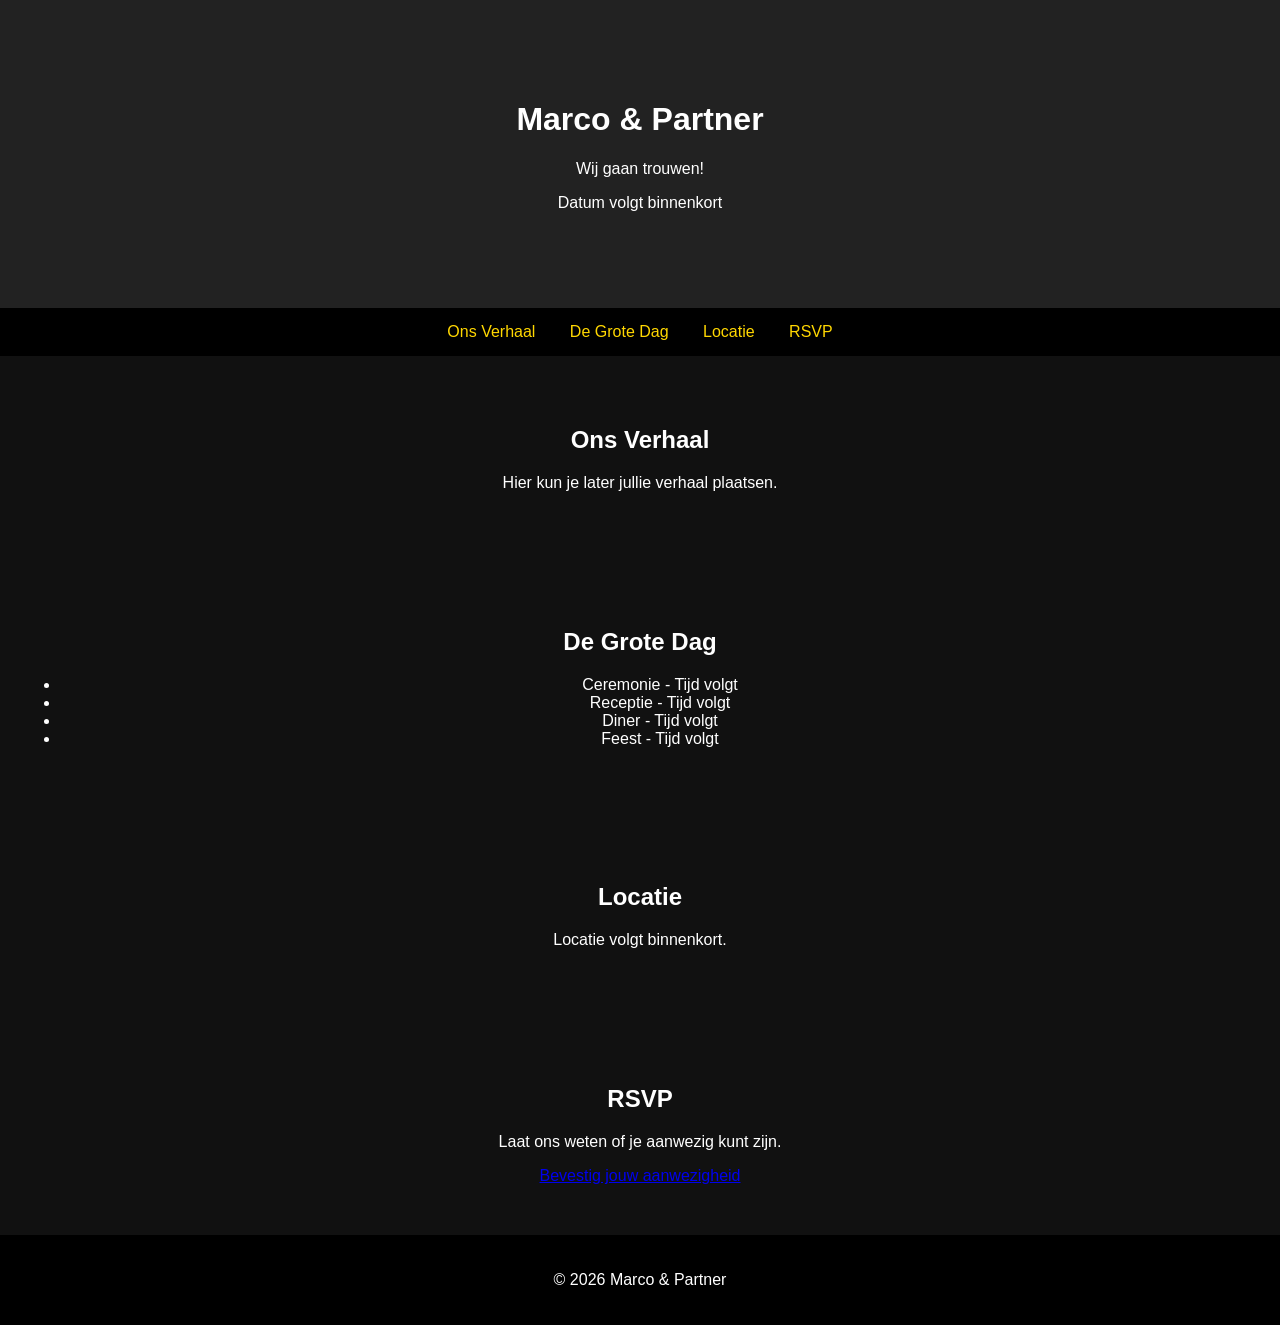
==== index.html @ e2be82fa "Update title in index.html" ====
<!DOCTYPE html>
<html lang="nl">
<head>
    <meta charset="UTF-8">
    <meta name="viewport" content="width=device-width, initial-scale=1.0">
    <title>Lotte & Marco | Trouwen</title>
    <link rel="stylesheet" href="style.css">
</head>
<body>

    <header>
        <h1>Marco & Partner</h1>
        <p>Wij gaan trouwen!</p>
        <p>Datum volgt binnenkort</p>
    </header>

    <nav>
        <a href="#verhaal">Ons Verhaal</a>
        <a href="#dag">De Grote Dag</a>
        <a href="#locatie">Locatie</a>
        <a href="#rsvp">RSVP</a>
    </nav>

    <section id="verhaal">
        <h2>Ons Verhaal</h2>

        <p>
            Hier kun je later jullie verhaal plaatsen.
        </p>
    </section>

    <section id="dag">
        <h2>De Grote Dag</h2>

        <ul>
            <li>Ceremonie - Tijd volgt</li>
            <li>Receptie - Tijd volgt</li>
            <li>Diner - Tijd volgt</li>
            <li>Feest - Tijd volgt</li>
        </ul>
    </section>

    <section id="locatie">
        <h2>Locatie</h2>

        <p>
            Locatie volgt binnenkort.
        </p>
    </section>

    <section id="rsvp">
        <h2>RSVP</h2>

        <p>
            Laat ons weten of je aanwezig kunt zijn.
        </p>

        <a href="#">
            Bevestig jouw aanwezigheid
        </a>
    </section>

    <footer>
        <p>
            © 2026 Marco & Partner
        </p>
    </footer>

    <script src="script.js"></script>

</body>
</html>
---- style.css ----
body {
    background-color: #111;
    color: white;
    font-family: Arial, sans-serif;
    text-align: center;
    margin: 0;
}

header {
    background: #222;
    padding: 80px 20px;
}

nav {
    background: #000;
    padding: 15px;
}

nav a {
    color: gold;
    text-decoration: none;
    margin: 0 15px;
}

section {
    padding: 50px 20px;
}

footer {
    background: #000;
    padding: 20px;
}
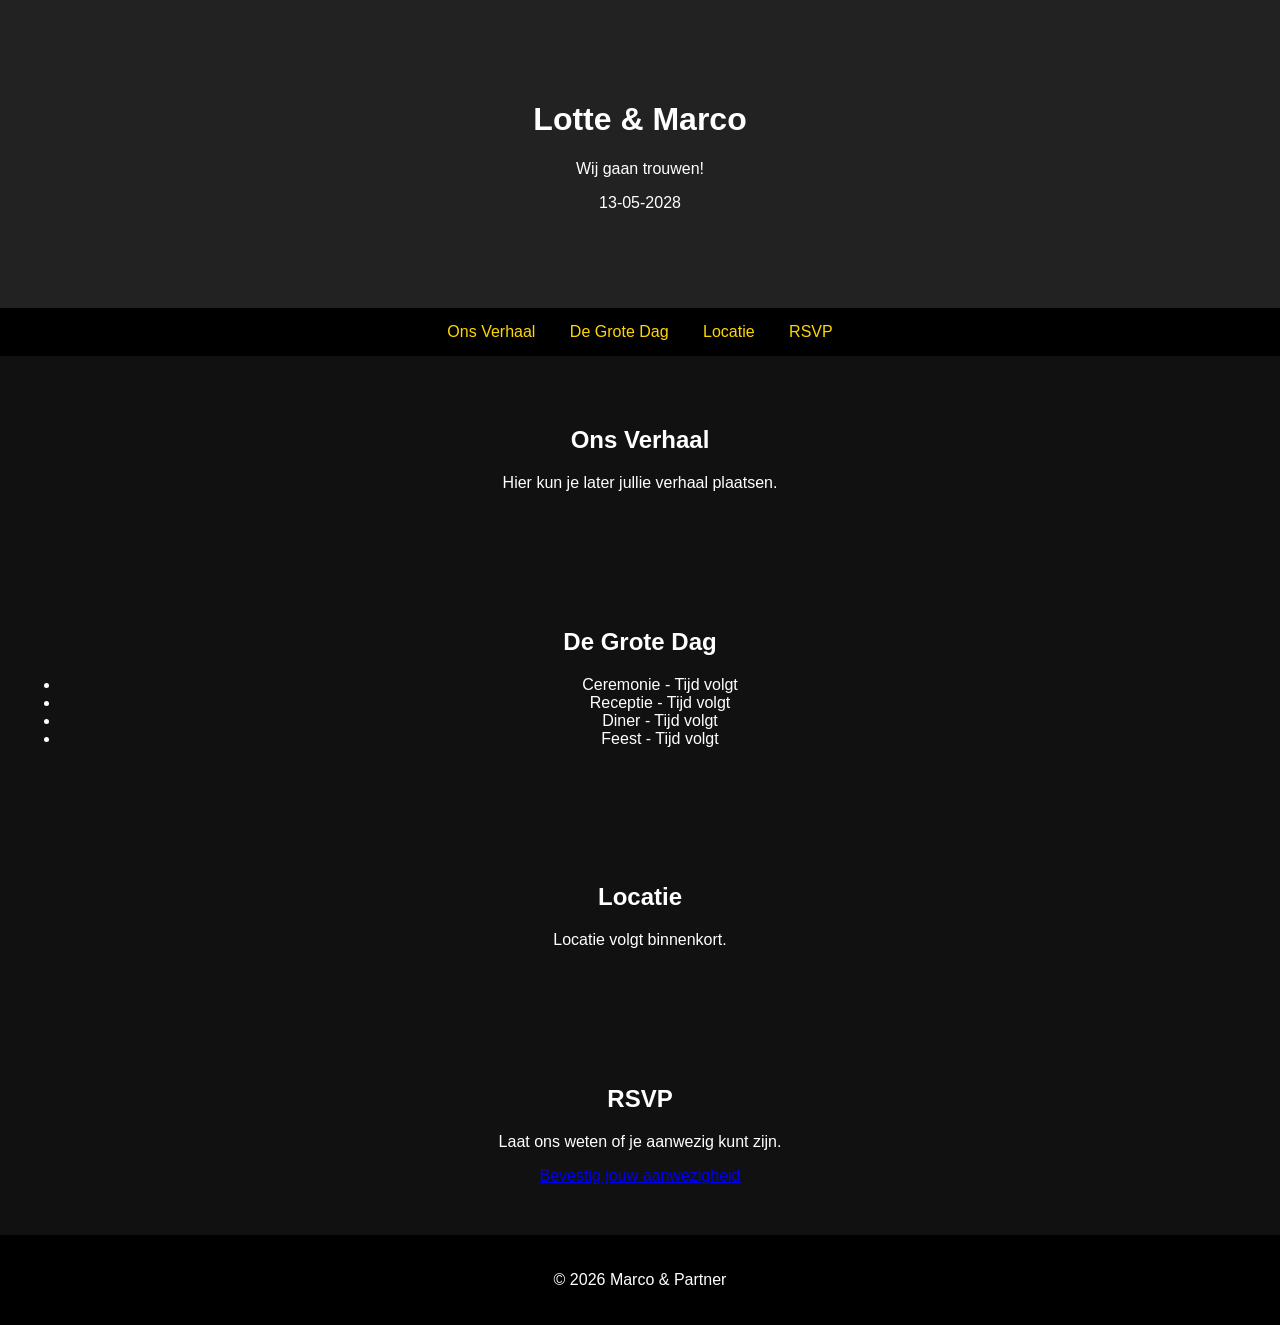
==== commit 2ac74bb5: "Update index.html" ====
--- a/index.html
+++ b/index.html
@@ -9,9 +9,9 @@
 <body>
 
     <header>
-        <h1>Marco & Partner</h1>
+        <h1>Lotte & Marco</h1>
         <p>Wij gaan trouwen!</p>
-        <p>Datum volgt binnenkort</p>
+        <p>13-05-2028</p>
     </header>
 
     <nav>
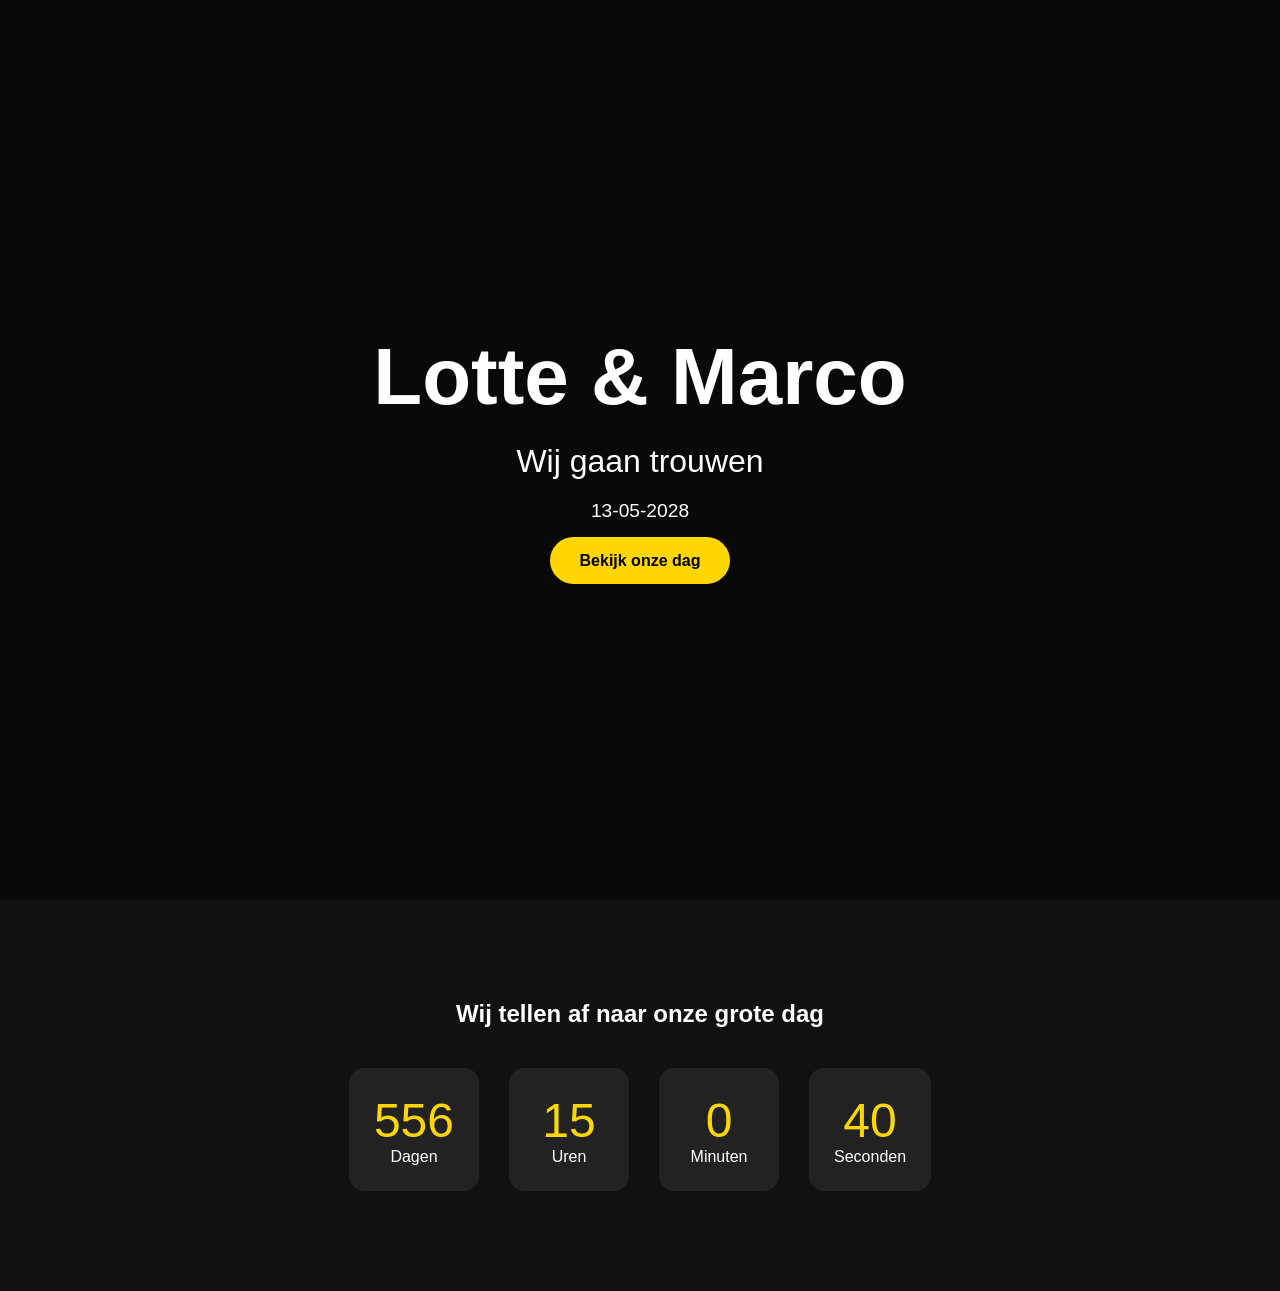
==== commit 4d696008: "Refactor index.html for wedding announcement" ====
--- a/index.html
+++ b/index.html
@@ -1,72 +1,70 @@
 <!DOCTYPE html>
 <html lang="nl">
+
 <head>
     <meta charset="UTF-8">
     <meta name="viewport" content="width=device-width, initial-scale=1.0">
-    <title>Lotte & Marco | Trouwen</title>
+    <title>Lotte & Marco</title>
+
     <link rel="stylesheet" href="style.css">
 </head>
+
 <body>
 
-    <header>
-        <h1>Lotte & Marco</h1>
-        <p>Wij gaan trouwen!</p>
-        <p>13-05-2028</p>
-    </header>
+    <section class="hero">
 
-    <nav>
-        <a href="#verhaal">Ons Verhaal</a>
-        <a href="#dag">De Grote Dag</a>
-        <a href="#locatie">Locatie</a>
-        <a href="#rsvp">RSVP</a>
-    </nav>
+        <div class="overlay">
 
-    <section id="verhaal">
-        <h2>Ons Verhaal</h2>
+            <h1>Lotte & Marco</h1>
 
-        <p>
-            Hier kun je later jullie verhaal plaatsen.
-        </p>
+            <p class="subtitle">
+                Wij gaan trouwen
+            </p>
+
+            <p class="date">
+                13-05-2028
+            </p>
+
+            <a href="#countdown" class="button">
+                Bekijk onze dag
+            </a>
+
+        </div>
+
     </section>
 
-    <section id="dag">
-        <h2>De Grote Dag</h2>
+    <section id="countdown">
 
-        <ul>
-            <li>Ceremonie - Tijd volgt</li>
-            <li>Receptie - Tijd volgt</li>
-            <li>Diner - Tijd volgt</li>
-            <li>Feest - Tijd volgt</li>
-        </ul>
+        <h2>Wij tellen af naar onze grote dag</h2>
+
+        <div id="timer">
+
+            <div>
+                <span id="days">0</span>
+                <p>Dagen</p>
+            </div>
+
+            <div>
+                <span id="hours">0</span>
+                <p>Uren</p>
+            </div>
+
+            <div>
+                <span id="minutes">0</span>
+                <p>Minuten</p>
+            </div>
+
+            <div>
+                <span id="seconds">0</span>
+                <p>Seconden</p>
+            </div>
+
+        </div>
+
     </section>
-
-    <section id="locatie">
-        <h2>Locatie</h2>
-
-        <p>
-            Locatie volgt binnenkort.
-        </p>
-    </section>
-
-    <section id="rsvp">
-        <h2>RSVP</h2>
-
-        <p>
-            Laat ons weten of je aanwezig kunt zijn.
-        </p>
-
-        <a href="#">
-            Bevestig jouw aanwezigheid
-        </a>
-    </section>
-
-    <footer>
-        <p>
-            © 2026 Marco & Partner
-        </p>
-    </footer>
 
     <script src="script.js"></script>
 
 </body>
+
 </html>
--- a/style.css
+++ b/style.css
@@ -1,32 +1,85 @@
-body {
-    background-color: #111;
-    color: white;
-    font-family: Arial, sans-serif;
-    text-align: center;
-    margin: 0;
+*{
+    margin:0;
+    padding:0;
+    box-sizing:border-box;
 }
 
-header {
-    background: #222;
-    padding: 80px 20px;
+body{
+    font-family:Arial, sans-serif;
+    background:#111;
+    color:white;
 }
 
-nav {
-    background: #000;
-    padding: 15px;
+.hero{
+    height:100vh;
+
+    background-image:
+    linear-gradient(
+    rgba(0,0,0,0.5),
+    rgba(0,0,0,0.5)),
+    url("https://images.unsplash.com/photo-1511285560929-80b456fea0bc");
+
+    background-size:cover;
+    background-position:center;
+
+    display:flex;
+    align-items:center;
+    justify-content:center;
+    text-align:center;
 }
 
-nav a {
-    color: gold;
-    text-decoration: none;
-    margin: 0 15px;
+.overlay{
+    max-width:800px;
 }
 
-section {
-    padding: 50px 20px;
+h1{
+    font-size:5rem;
+    margin-bottom:20px;
 }
 
-footer {
-    background: #000;
-    padding: 20px;
+.subtitle{
+    font-size:2rem;
+    margin-bottom:20px;
 }
+
+.date{
+    font-size:1.2rem;
+    margin-bottom:30px;
+}
+
+.button{
+    background:gold;
+    color:black;
+
+    padding:15px 30px;
+
+    text-decoration:none;
+    border-radius:50px;
+
+    font-weight:bold;
+}
+
+#countdown{
+    text-align:center;
+    padding:100px 20px;
+}
+
+#timer{
+    display:flex;
+    justify-content:center;
+    gap:30px;
+    margin-top:40px;
+    flex-wrap:wrap;
+}
+
+#timer div{
+    background:#222;
+    padding:25px;
+    border-radius:15px;
+    min-width:120px;
+}
+
+#timer span{
+    font-size:3rem;
+    color:gold;
+}
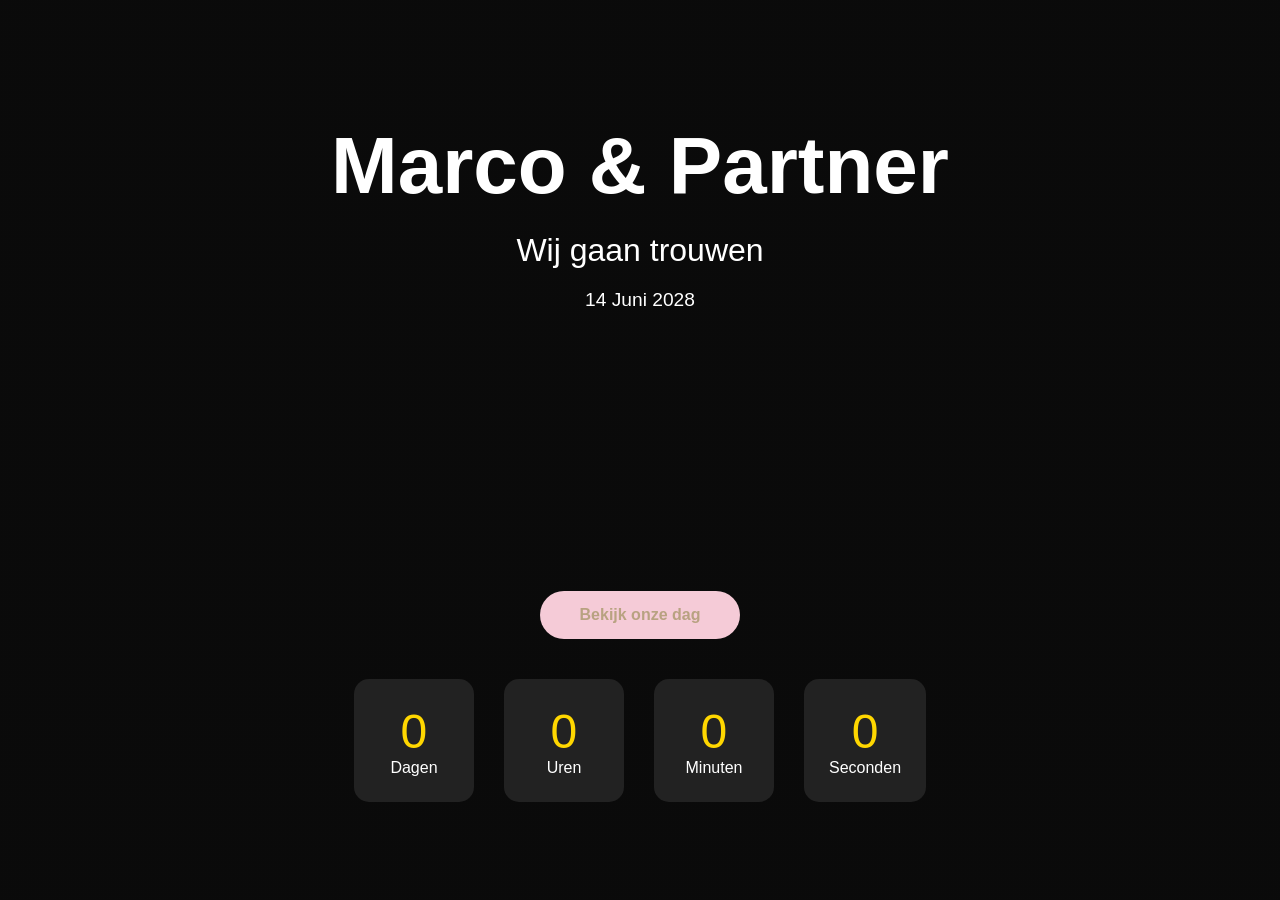
==== commit d7afbf01: "Update index.html" ====
--- a/index.html
+++ b/index.html
@@ -13,29 +13,21 @@
 
     <section class="hero">
 
-        <div class="overlay">
+    <div class="overlay">
 
-            <h1>Lotte & Marco</h1>
+        <h1>Marco & Partner</h1>
 
-            <p class="subtitle">
-                Wij gaan trouwen
-            </p>
+        <p class="subtitle">
+            Wij gaan trouwen
+        </p>
 
-            <p class="date">
-                13-05-2028
-            </p>
+        <p class="date">
+            14 Juni 2028
+        </p>
 
-            <a href="#countdown" class="button">
-                Bekijk onze dag
-            </a>
-
-        </div>
-
-    </section>
-
-    <section id="countdown">
-
-        <h2>Wij tellen af naar onze grote dag</h2>
+        <a href="#story" class="button">
+            Bekijk onze dag
+        </a>
 
         <div id="timer">
 
@@ -61,7 +53,9 @@
 
         </div>
 
-    </section>
+    </div>
+
+</section>
 
     <script src="script.js"></script>
 
--- a/style.css
+++ b/style.css
@@ -15,21 +15,24 @@
 
     background-image:
     linear-gradient(
-    rgba(0,0,0,0.5),
-    rgba(0,0,0,0.5)),
-    url("https://images.unsplash.com/photo-1511285560929-80b456fea0bc");
+    rgba(0,0,0,0.4),
+    rgba(0,0,0,0.4)),
+    url("images/website achtergond(en)/Montfort-background.jpg");
 
     background-size:cover;
     background-position:center;
 
     display:flex;
-    align-items:center;
+
     justify-content:center;
+    align-items:flex-start;
+
     text-align:center;
 }
 
 .overlay{
     max-width:800px;
+    margin-top:120px;
 }
 
 h1{
@@ -48,15 +51,18 @@
 }
 
 .button{
-    background:gold;
-    color:black;
+    background:#F5CBD7;
+    color:#B8A281;
 
-    padding:15px 30px;
+    padding:15px 40px;
 
     text-decoration:none;
     border-radius:50px;
 
     font-weight:bold;
+
+    display:inline-block;
+    margin-top:250px;
 }
 
 #countdown{
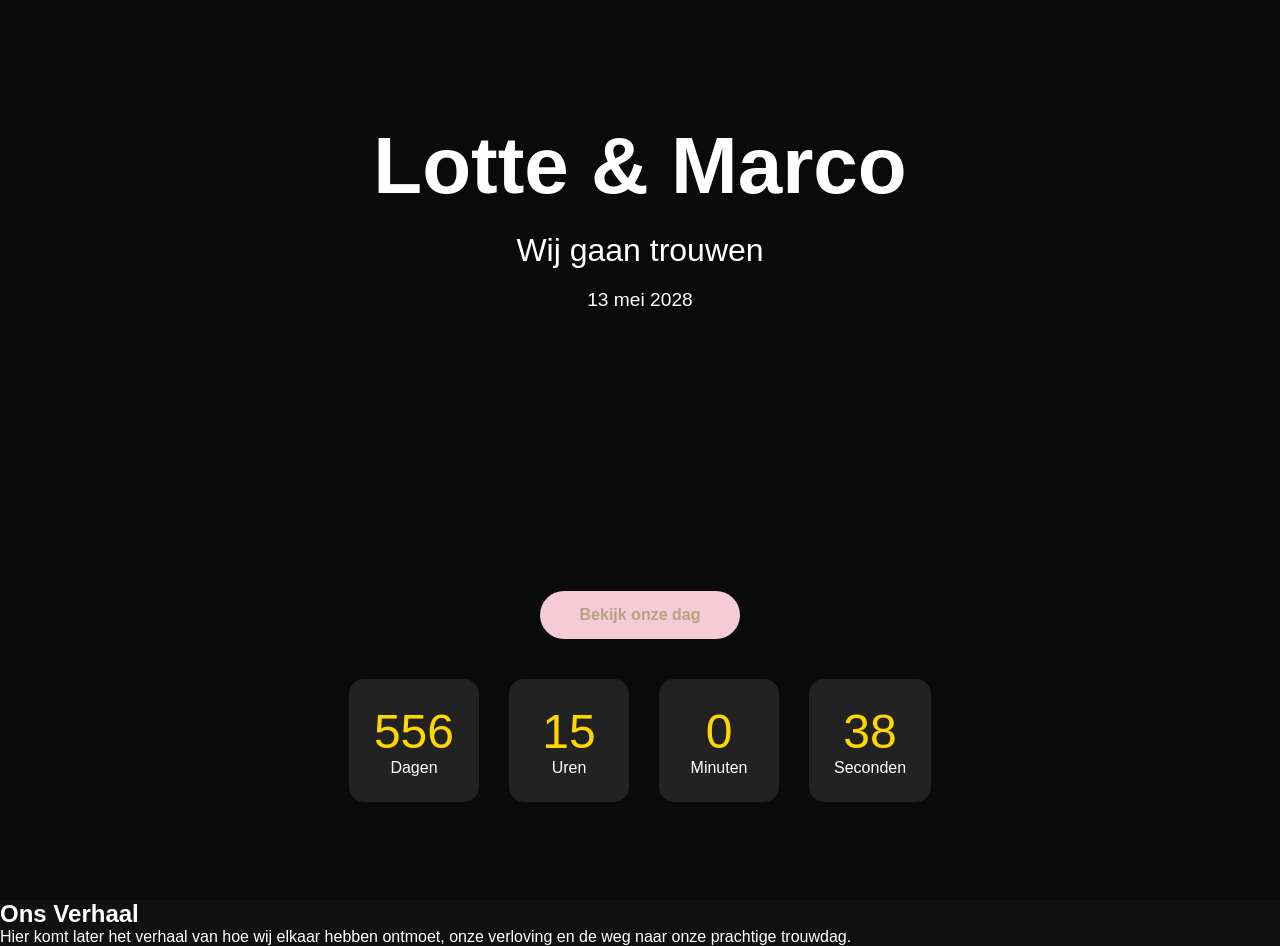
==== commit e5d58f84: "Update wedding details and structure in index.html" ====
--- a/index.html
+++ b/index.html
@@ -4,7 +4,7 @@
 <head>
     <meta charset="UTF-8">
     <meta name="viewport" content="width=device-width, initial-scale=1.0">
-    <title>Lotte & Marco</title>
+    <title>Lotte & Marco | Trouwen</title>
 
     <link rel="stylesheet" href="style.css">
 </head>
@@ -13,49 +13,60 @@
 
     <section class="hero">
 
-    <div class="overlay">
+        <div class="overlay">
 
-        <h1>Marco & Partner</h1>
+            <h1>Lotte & Marco</h1>
 
-        <p class="subtitle">
-            Wij gaan trouwen
-        </p>
+            <p class="subtitle">
+                Wij gaan trouwen
+            </p>
 
-        <p class="date">
-            14 Juni 2028
-        </p>
+            <p class="date">
+                13 mei 2028
+            </p>
 
-        <a href="#story" class="button">
-            Bekijk onze dag
-        </a>
+            <a href="#story" class="button">
+                Bekijk onze dag
+            </a>
 
-        <div id="timer">
+            <div id="timer">
 
-            <div>
-                <span id="days">0</span>
-                <p>Dagen</p>
-            </div>
+                <div>
+                    <span id="days">0</span>
+                    <p>Dagen</p>
+                </div>
 
-            <div>
-                <span id="hours">0</span>
-                <p>Uren</p>
-            </div>
+                <div>
+                    <span id="hours">0</span>
+                    <p>Uren</p>
+                </div>
 
-            <div>
-                <span id="minutes">0</span>
-                <p>Minuten</p>
-            </div>
+                <div>
+                    <span id="minutes">0</span>
+                    <p>Minuten</p>
+                </div>
 
-            <div>
-                <span id="seconds">0</span>
-                <p>Seconden</p>
+                <div>
+                    <span id="seconds">0</span>
+                    <p>Seconden</p>
+                </div>
+
             </div>
 
         </div>
 
-    </div>
+    </section>
 
-</section>
+    <section id="story">
+
+        <h2>Ons Verhaal</h2>
+
+        <p>
+            Hier komt later het verhaal van hoe wij elkaar hebben ontmoet,
+            onze verloving en de weg naar onze prachtige trouwdag.
+        </p>
+
+    </section>
 
     <script src="script.js"></script>
 
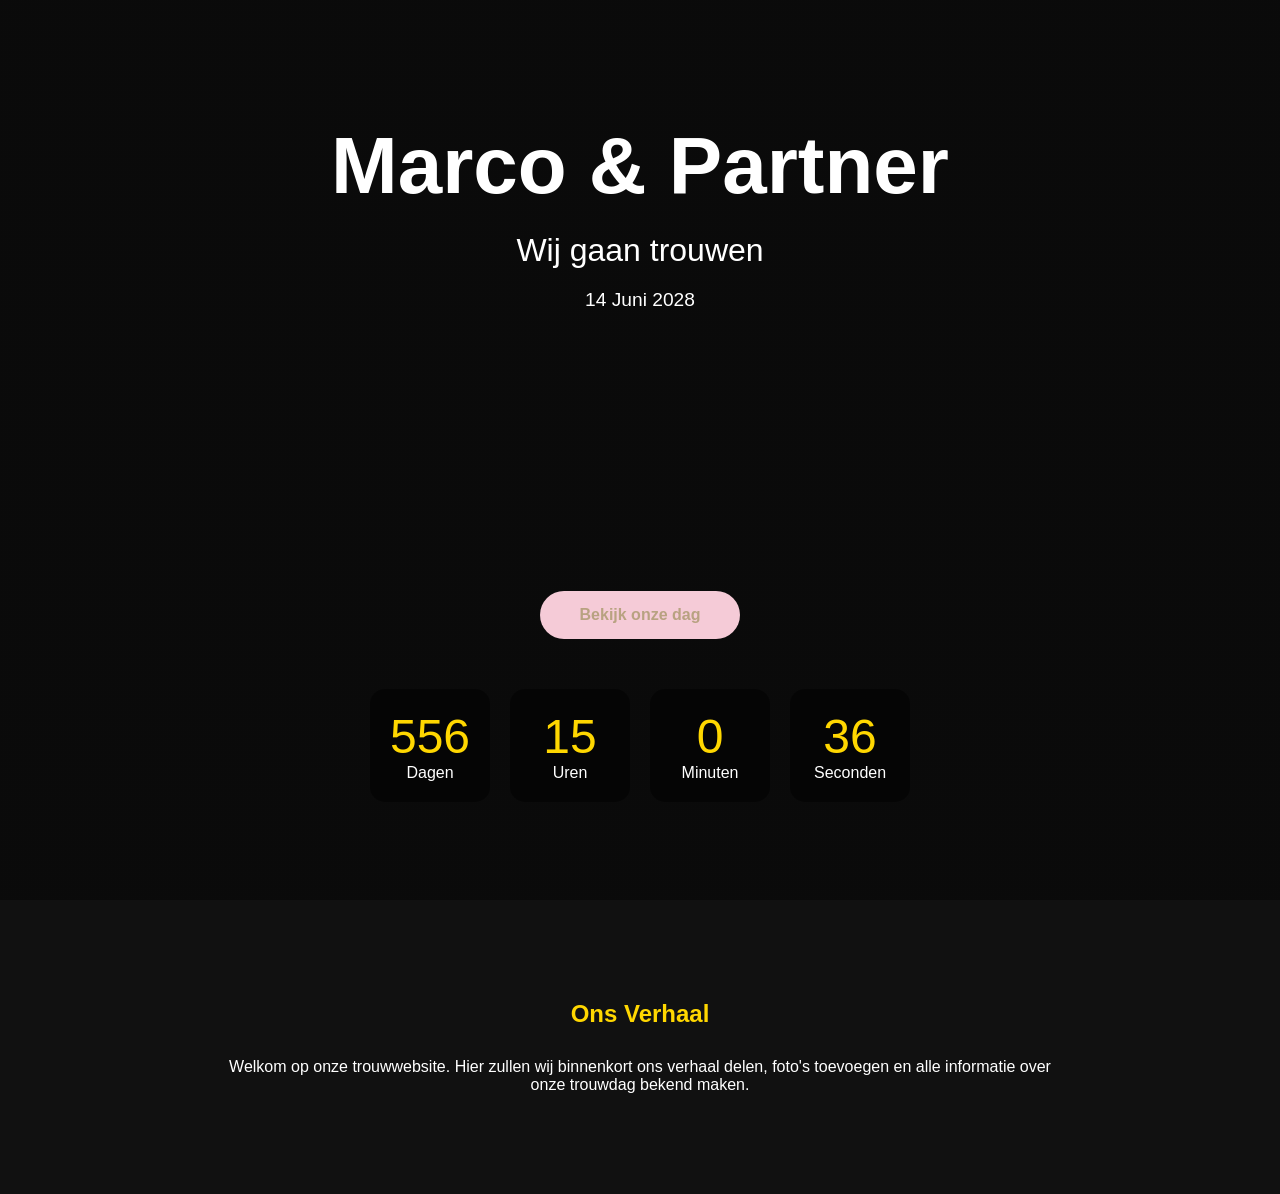
==== commit f10b16f8: "Revise wedding website content and details Updated wedding website details including title, names, a" ====
--- a/index.html
+++ b/index.html
@@ -4,7 +4,7 @@
 <head>
     <meta charset="UTF-8">
     <meta name="viewport" content="width=device-width, initial-scale=1.0">
-    <title>Lotte & Marco | Trouwen</title>
+    <title>Marco & Partner | Trouwen</title>
 
     <link rel="stylesheet" href="style.css">
 </head>
@@ -15,14 +15,14 @@
 
         <div class="overlay">
 
-            <h1>Lotte & Marco</h1>
+            <h1>Marco & Partner</h1>
 
             <p class="subtitle">
                 Wij gaan trouwen
             </p>
 
             <p class="date">
-                13 mei 2028
+                14 Juni 2028
             </p>
 
             <a href="#story" class="button">
@@ -62,8 +62,10 @@
         <h2>Ons Verhaal</h2>
 
         <p>
-            Hier komt later het verhaal van hoe wij elkaar hebben ontmoet,
-            onze verloving en de weg naar onze prachtige trouwdag.
+            Welkom op onze trouwwebsite.
+            Hier zullen wij binnenkort ons verhaal delen,
+            foto's toevoegen en alle informatie over onze
+            trouwdag bekend maken.
         </p>
 
     </section>
--- a/style.css
+++ b/style.css
@@ -73,15 +73,20 @@
 #timer{
     display:flex;
     justify-content:center;
-    gap:30px;
-    margin-top:40px;
+    gap:20px;
+
+    margin-top:50px;
+
     flex-wrap:wrap;
 }
 
 #timer div{
-    background:#222;
-    padding:25px;
+    background:rgba(0,0,0,0.5);
+
+    padding:20px;
+
     border-radius:15px;
+
     min-width:120px;
 }
 
@@ -89,3 +94,19 @@
     font-size:3rem;
     color:gold;
 }
+
+#story{
+    max-width:900px;
+
+    margin:auto;
+
+    padding:100px 30px;
+
+    text-align:center;
+}
+
+#story h2{
+    color:gold;
+
+    margin-bottom:30px;
+}
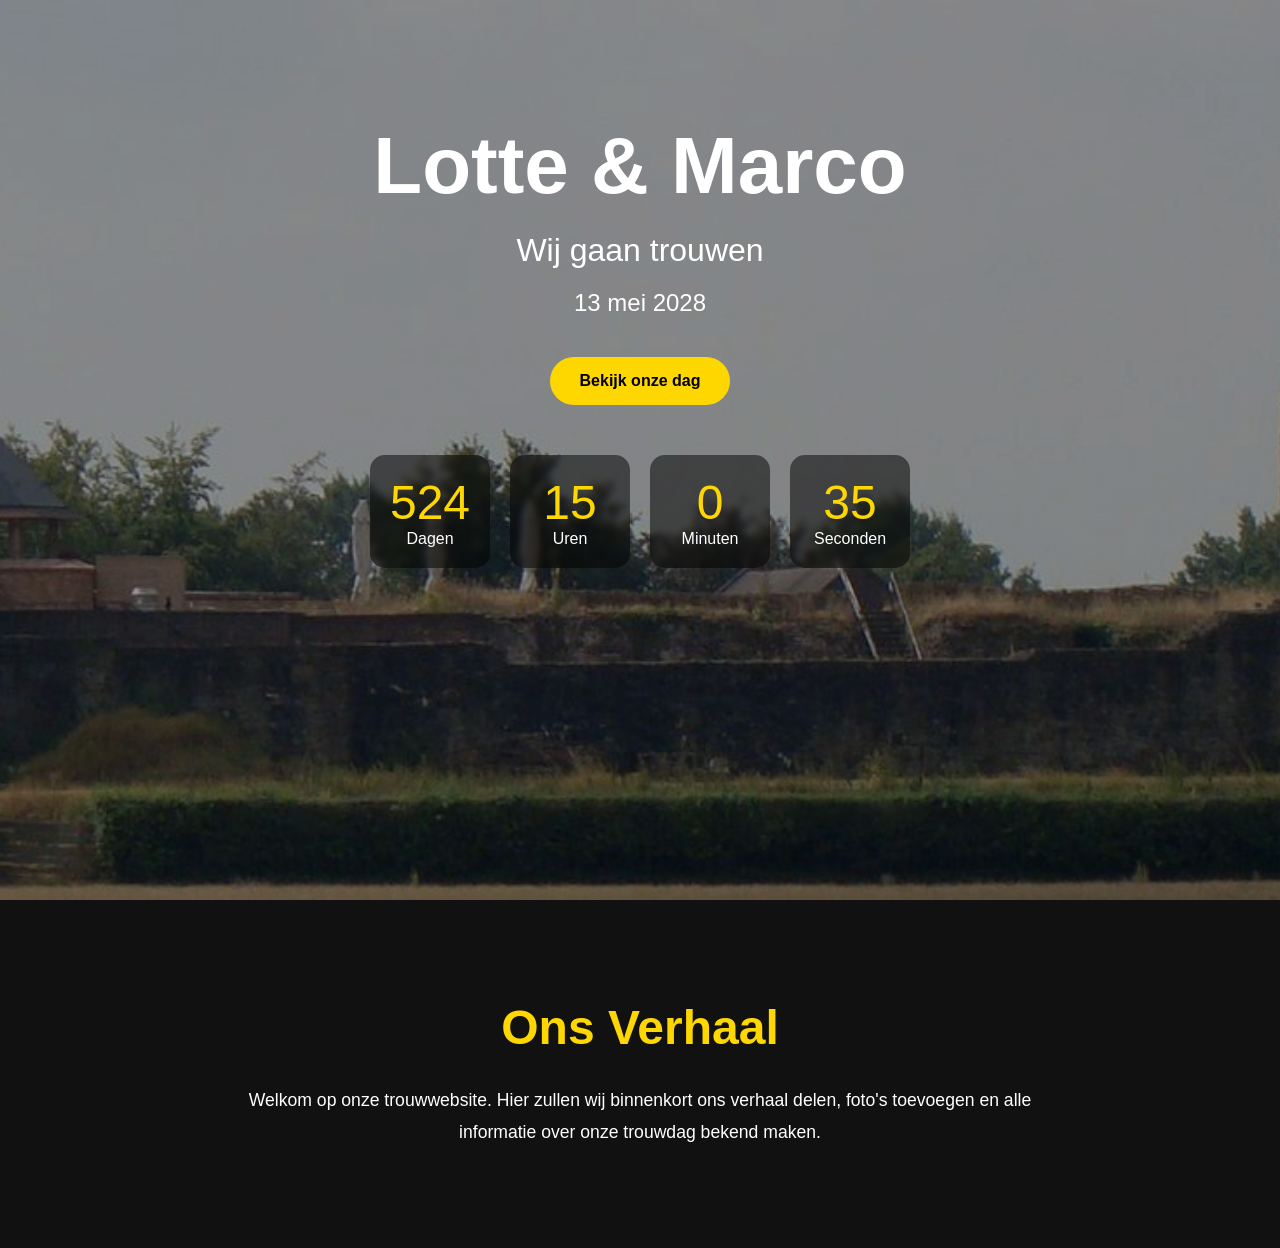
==== commit 706ba848: "Update index.html" ====
--- a/index.html
+++ b/index.html
@@ -4,7 +4,7 @@
 <head>
     <meta charset="UTF-8">
     <meta name="viewport" content="width=device-width, initial-scale=1.0">
-    <title>Marco & Partner | Trouwen</title>
+    <title>Lotte & Marco | Trouwen</title>
 
     <link rel="stylesheet" href="style.css">
 </head>
@@ -15,14 +15,14 @@
 
         <div class="overlay">
 
-            <h1>Marco & Partner</h1>
+            <h1>Lotte & Marco</h1>
 
             <p class="subtitle">
                 Wij gaan trouwen
             </p>
 
             <p class="date">
-                14 Juni 2028
+                13 mei 2028
             </p>
 
             <a href="#story" class="button">
--- a/style.css
+++ b/style.css
@@ -17,7 +17,7 @@
     linear-gradient(
     rgba(0,0,0,0.4),
     rgba(0,0,0,0.4)),
-    url("images/website achtergond(en)/Montfort-background.jpg");
+    url("images/website achtergond(en)/Montfort-banner.jpg");
 
     background-size:cover;
     background-position:center;
@@ -31,7 +31,7 @@
 }
 
 .overlay{
-    max-width:800px;
+    max-width:1000px;
     margin-top:120px;
 }
 
@@ -46,42 +46,38 @@
 }
 
 .date{
-    font-size:1.2rem;
-    margin-bottom:30px;
+    font-size:1.5rem;
+    margin-bottom:40px;
 }
 
 .button{
-    background:#F5CBD7;
-    color:#B8A281;
+    display:inline-block;
 
-    padding:15px 40px;
+    background:gold;
+    color:black;
+
+    padding:15px 30px;
 
     text-decoration:none;
     border-radius:50px;
 
     font-weight:bold;
 
-    display:inline-block;
-    margin-top:250px;
-}
-
-#countdown{
-    text-align:center;
-    padding:100px 20px;
+    margin-bottom:50px;
 }
 
 #timer{
     display:flex;
     justify-content:center;
     gap:20px;
-
-    margin-top:50px;
-
     flex-wrap:wrap;
 }
 
 #timer div{
+
     background:rgba(0,0,0,0.5);
+
+    backdrop-filter:blur(3px);
 
     padding:20px;
 
@@ -97,7 +93,6 @@
 
 #story{
     max-width:900px;
-
     margin:auto;
 
     padding:100px 30px;
@@ -107,6 +102,33 @@
 
 #story h2{
     color:gold;
+    margin-bottom:30px;
 
-    margin-bottom:30px;
+    font-size:3rem;
 }
+
+#story p{
+    line-height:1.8;
+    font-size:1.1rem;
+}
+
+@media(max-width:768px){
+
+    h1{
+        font-size:3rem;
+    }
+
+    .subtitle{
+        font-size:1.5rem;
+    }
+
+    .overlay{
+        margin-top:80px;
+        padding:20px;
+    }
+
+    #timer div{
+        min-width:100px;
+    }
+
+}
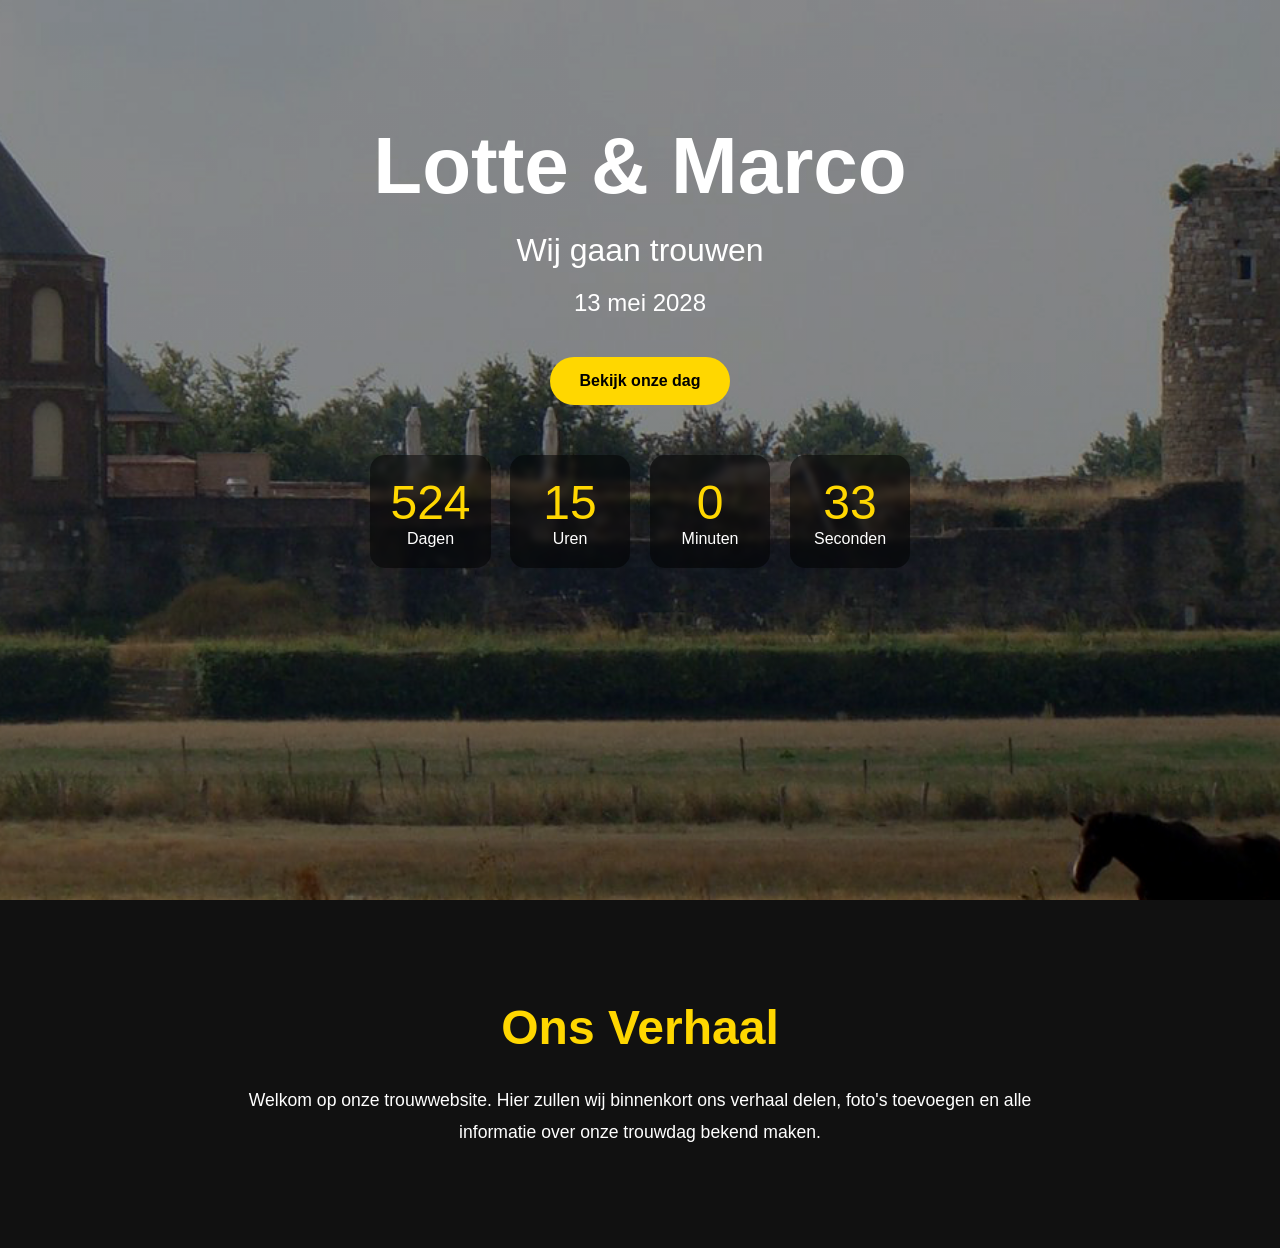
==== commit ac1bd436: "Update link in index.html to point to timeline.html" ====
--- a/index.html
+++ b/index.html
@@ -25,7 +25,7 @@
                 13 mei 2028
             </p>
 
-            <a href="#story" class="button">
+            <a href="timeline.html" class="button">
                 Bekijk onze dag
             </a>
 
--- a/style.css
+++ b/style.css
@@ -17,7 +17,7 @@
     linear-gradient(
     rgba(0,0,0,0.4),
     rgba(0,0,0,0.4)),
-    url("images/website achtergond(en)/Montfort-banner.jpg");
+    url("images/website achtergond(en)/Montfort-Banner.jpg");
 
     background-size:cover;
     background-position:center;
